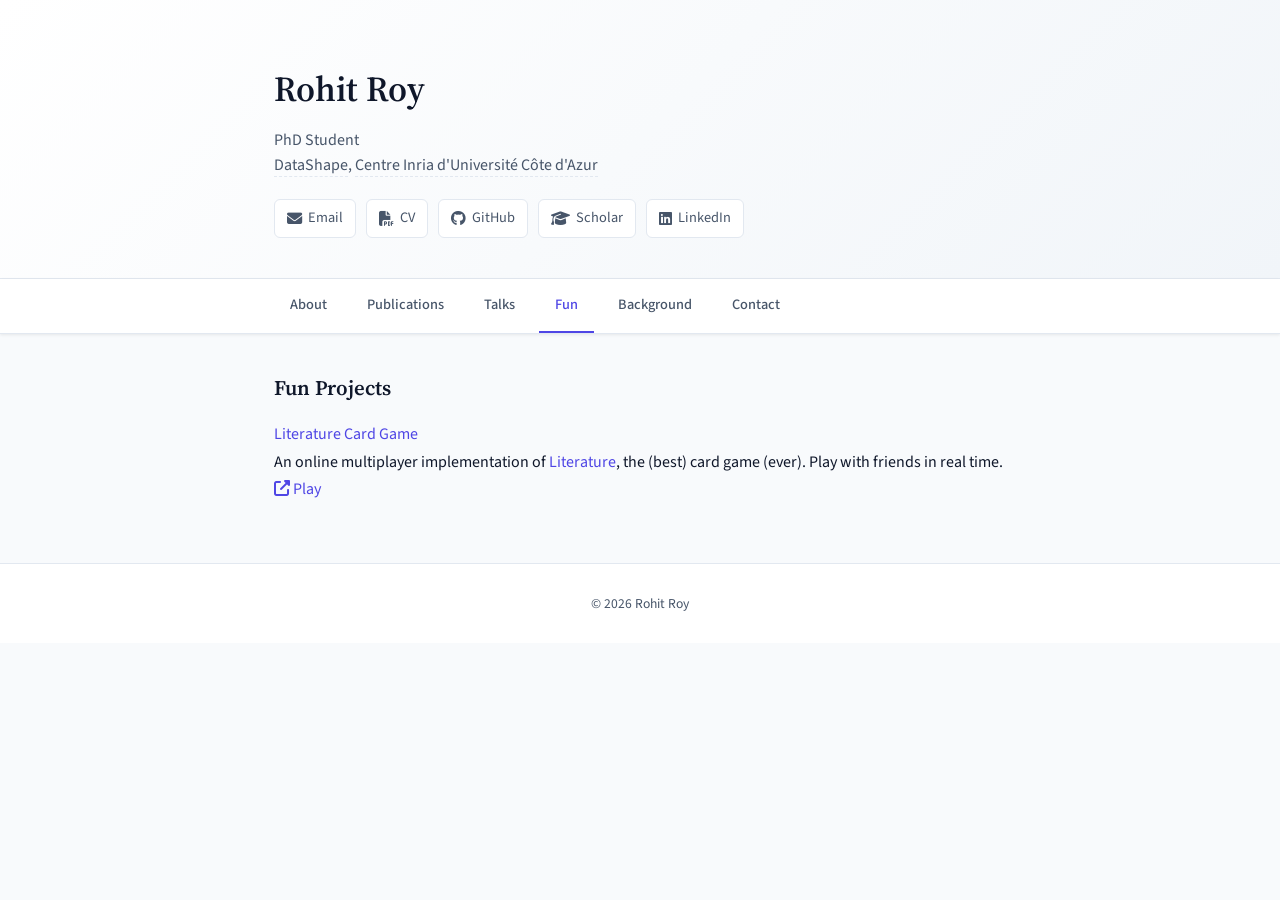
==== fun.html @ c8c7bd0d "fun section" ====
<!DOCTYPE html>
<html lang="en">
<head>
    <meta charset="UTF-8">
    <meta name="viewport" content="width=device-width, initial-scale=1.0">
    <title>Fun – Rohit Roy</title>
    <meta name="description" content="Fun projects by Rohit Roy">

    <!-- Fonts -->
    <link rel="preconnect" href="https://fonts.googleapis.com">
    <link rel="preconnect" href="https://fonts.gstatic.com" crossorigin>
    <link href="https://fonts.googleapis.com/css2?family=Source+Sans+3:wght@400;500;600&family=Source+Serif+4:wght@400;600&display=swap" rel="stylesheet">

    <!-- Font Awesome -->
    <link rel="stylesheet" href="https://cdnjs.cloudflare.com/ajax/libs/font-awesome/6.4.0/css/all.min.css">

    <!-- Styles -->
    <link rel="stylesheet" href="styles.css">
</head>
<body>
    <!-- Header -->
    <header>
        <div class="container">
            <img src="photo.jpg" alt="Rohit Roy" class="profile-photo" onerror="this.style.display='none'">
            <div class="header-content">
                <h1>Rohit Roy</h1>
                <p class="affiliation">
                    PhD Student<br>
                    <a href="https://team.inria.fr/datashape/">DataShape</a>,
                    <a href="https://www.inria.fr/en/centre-inria-universite-cote-azur">Centre Inria d'Université Côte d'Azur</a>
                </p>
                <div class="header-links">
                    <a href="mailto:rohit.a.roy@inria.fr"><i class="fas fa-envelope"></i> Email</a>
                    <a href="assets/cv.pdf" target="_blank"><i class="fas fa-file-pdf"></i> CV</a>
                    <a href="https://github.com/scarroy-02" target="_blank"><i class="fab fa-github"></i> GitHub</a>
                    <a href="https://scholar.google.com/citations?user=4OJaTUYAAAAJ" target="_blank"><i class="fas fa-graduation-cap"></i> Scholar</a>
                    <a href="https://www.linkedin.com/in/rohitxroy" target="_blank"><i class="fab fa-linkedin"></i> LinkedIn</a>
                </div>
            </div>
        </div>
    </header>

    <!-- Navigation -->
    <nav>
        <div class="container">
            <a href="index.html#about">About</a>
            <a href="index.html#publications">Publications</a>
            <a href="talks.html">Talks</a>
            <a href="fun.html" class="active">Fun</a>
            <a href="index.html#background">Background</a>
            <a href="index.html#contact">Contact</a>
        </div>
    </nav>

    <!-- Main Content -->
    <main>
        <div class="container">
            <section id="fun">
                <h2>Fun Projects</h2>

                <div class="fun-project">
                    <div class="fun-project-title">
                        <a href="https://literature.rohitroy.me" target="_blank">Literature Card Game</a>
                    </div>
                    <div class="fun-project-desc">
                        An online multiplayer implementation of <a href="https://www.pagat.com/quartet/literature.html">Literature</a>, the (best) card game (ever). Play with friends in real time.
                    </div>
                    <div class="fun-project-links">
                        <a href="https://literature.rohitroy.me" target="_blank"><i class="fas fa-external-link-alt"></i> Play</a>
                    </div>
                </div>

            </section>
        </div>
    </main>

    <!-- Footer -->
    <footer>
        <div class="container">
            <p>© 2026 Rohit Roy</p>
        </div>
    </footer>
</body>
</html>
---- styles.css ----
/* ===================================
   Rohit Roy - Academic Website Styles
   =================================== */

/* CSS Variables */
:root {
    --bg-primary: #f8fafc;
    --bg-secondary: #ffffff;
    --bg-accent: #f1f5f9;
    --text-primary: #0f172a;
    --text-secondary: #475569;
    --accent: #4f46e5;
    --accent-light: #e0e7ff;
    --accent-hover: #4338ca;
    --border: #e2e8f0;
    --shadow: 0 1px 3px rgba(0,0,0,0.08);
    --shadow-md: 0 4px 12px rgba(0,0,0,0.08);
    --serif: 'Source Serif 4', 'Georgia', serif;
    --sans: 'Source Sans 3', -apple-system, sans-serif;
}

/* Reset & Base */
* {
    margin: 0;
    padding: 0;
    box-sizing: border-box;
}

html {
    scroll-behavior: smooth;
}

body {
    font-family: var(--sans);
    background: var(--bg-primary);
    color: var(--text-primary);
    line-height: 1.7;
    font-size: 16px;
}

a {
    color: var(--accent);
    text-decoration: none;
    transition: color 0.2s ease;
}

a:hover {
    color: var(--accent-hover);
}

/* ===================================
   Layout
   =================================== */
.container {
    max-width: 780px;
    margin: 0 auto;
    padding: 0 24px;
}

/* ===================================
   Header
   =================================== */
header {
    padding: 60px 0 40px;
    background: linear-gradient(135deg, var(--bg-secondary) 0%, var(--bg-accent) 100%);
    border-bottom: 1px solid var(--border);
}

header .container {
    display: flex;
    gap: 40px;
    align-items: flex-start;
}

.profile-photo {
    width: 150px;
    height: 150px;
    border-radius: 12px;
    object-fit: cover;
    flex-shrink: 0;
    box-shadow: var(--shadow-md);
    border: 3px solid var(--bg-secondary);
}

.header-content {
    flex: 1;
}

.header-content h1 {
    font-family: var(--serif);
    font-size: 2.2rem;
    font-weight: 600;
    margin-bottom: 8px;
    color: var(--text-primary);
}

.header-content .affiliation {
    color: var(--text-secondary);
    font-size: 1rem;
    margin-bottom: 20px;
    line-height: 1.6;
}

.header-content .affiliation a {
    color: var(--text-secondary);
    border-bottom: 1px dashed var(--border);
}

.header-content .affiliation a:hover {
    color: var(--accent);
    border-bottom-color: var(--accent);
}

.header-links {
    display: flex;
    flex-wrap: wrap;
    gap: 10px;
    font-size: 0.9rem;
}

.header-links a {
    display: inline-flex;
    align-items: center;
    gap: 6px;
    color: var(--text-secondary);
    background: var(--bg-secondary);
    padding: 6px 12px;
    border-radius: 6px;
    border: 1px solid var(--border);
    transition: all 0.2s ease;
}

.header-links a:hover {
    color: var(--accent);
    border-color: var(--accent);
    box-shadow: var(--shadow);
    transform: translateY(-1px);
}

.header-links i {
    font-size: 0.95rem;
}

/* ===================================
   Navigation
   =================================== */
nav {
    background: var(--bg-secondary);
    border-bottom: 1px solid var(--border);
    position: sticky;
    top: 0;
    z-index: 100;
    box-shadow: var(--shadow);
}

nav .container {
    display: flex;
    gap: 8px;
    padding-top: 0;
    padding-bottom: 0;
}

nav a {
    color: var(--text-secondary);
    font-size: 0.9rem;
    font-weight: 500;
    padding: 14px 16px;
    border-bottom: 2px solid transparent;
    transition: all 0.2s ease;
}

nav a:hover {
    color: var(--text-primary);
    background: var(--bg-accent);
}

nav a.active {
    color: var(--accent);
    border-bottom-color: var(--accent);
}

/* ===================================
   Main Content
   =================================== */
main {
    padding: 36px 0 60px;
}

/* ===================================
   Sections
   =================================== */
section {
    margin-bottom: 40px;
}

section:last-child {
    margin-bottom: 0;
}

h2 {
    font-family: var(--serif);
    font-size: 1.3rem;
    font-weight: 600;
    margin-bottom: 16px;
    color: var(--text-primary);
}

/* ===================================
   About / Intro
   =================================== */
.about p {
    color: var(--text-secondary);
    margin-bottom: 10px;
    font-size: 0.95rem;
}

.about p:last-child {
    margin-bottom: 0;
}

.about strong {
    color: var(--text-primary);
}

/* ===================================
   Research Interests
   =================================== */
.interests-list {
    color: var(--text-secondary);
    line-height: 1.8;
}

/* ===================================
   Publications
   =================================== */
.pub-subsection {
    margin-bottom: 20px;
}

.pub-subsection:last-child {
    margin-bottom: 0;
}

.pub-subsection-title {
    font-size: 0.75rem;
    font-weight: 600;
    color: var(--accent);
    text-transform: uppercase;
    letter-spacing: 0.08em;
    margin-bottom: 8px;
}

.publication {
    margin-bottom: 14px;
    padding-left: 12px;
    border-left: 2px solid var(--border);
    transition: border-color 0.2s ease;
}

.publication:hover {
    border-left-color: var(--accent);
}

.publication:last-child {
    margin-bottom: 0;
}

.pub-title {
    font-weight: 600;
    margin-bottom: 2px;
    line-height: 1.4;
    font-size: 0.95rem;
}

.pub-title a {
    color: var(--text-primary);
}

.pub-title a:hover {
    color: var(--accent);
}

.pub-authors {
    color: var(--text-secondary);
    font-size: 0.85rem;
}

.pub-authors strong {
    color: var(--text-primary);
}

.pub-venue {
    color: var(--text-secondary);
    font-size: 0.85rem;
    font-style: italic;
    display: inline;
}

.pub-links {
    display: inline;
    font-size: 0.8rem;
    margin-left: 6px;
}

.pub-links a {
    color: var(--accent);
    margin-right: 8px;
}

.pub-links a:hover {
    text-decoration: underline;
}

.pub-description {
    color: var(--text-secondary);
    font-size: 0.85rem;
    margin-top: 4px;
    line-height: 1.5;
}

/* ===================================
   Background / CV
   =================================== */
.cv-section {
    margin-bottom: 16px;
}

.cv-section:last-child {
    margin-bottom: 0;
}

.cv-section-title {
    font-size: 0.75rem;
    font-weight: 600;
    color: var(--accent);
    text-transform: uppercase;
    letter-spacing: 0.08em;
    margin-bottom: 8px;
}

.cv-item {
    display: flex;
    gap: 12px;
    margin-bottom: 8px;
    padding-left: 12px;
    border-left: 2px solid var(--border);
    transition: border-color 0.2s ease;
}

.cv-item:hover {
    border-left-color: var(--accent);
}

.cv-item:last-child {
    margin-bottom: 0;
}

.cv-date {
    flex-shrink: 0;
    width: 100px;
    color: var(--text-secondary);
    font-size: 0.8rem;
}

.cv-content {
    flex: 1;
    font-size: 0.9rem;
}

.cv-content strong {
    font-weight: 600;
    color: var(--text-primary);
}

.cv-content span {
    color: var(--text-secondary);
}

.cv-content span::before {
    content: ' — ';
    color: var(--border);
}

/* ===================================
   Contact
   =================================== */
.contact-info {
    color: var(--text-secondary);
    font-size: 0.9rem;
}

.contact-info p {
    margin-bottom: 4px;
}

.contact-info p:last-child {
    margin-bottom: 0;
}

.contact-info strong {
    color: var(--text-primary);
}

.contact-info a {
    color: var(--accent);
}

/* ===================================
   Footer
   =================================== */
footer {
    padding: 28px 0;
    border-top: 1px solid var(--border);
    text-align: center;
    background: var(--bg-secondary);
}

footer p {
    color: var(--text-secondary);
    font-size: 0.85rem;
}

/* ===================================
   Responsive
   =================================== */
@media (max-width: 600px) {
    header {
        padding: 40px 0 32px;
    }

    header .container {
        flex-direction: column;
        align-items: center;
        text-align: center;
    }

    .profile-photo {
        width: 120px;
        height: 120px;
    }

    .header-content h1 {
        font-size: 1.8rem;
    }

    .header-links {
        justify-content: center;
    }

    nav .container {
        justify-content: center;
        flex-wrap: wrap;
        gap: 0;
    }

    nav a {
        padding: 12px 14px;
        font-size: 0.85rem;
    }

    .cv-item {
        flex-direction: column;
        gap: 2px;
    }

    .cv-date {
        width: auto;
    }
}
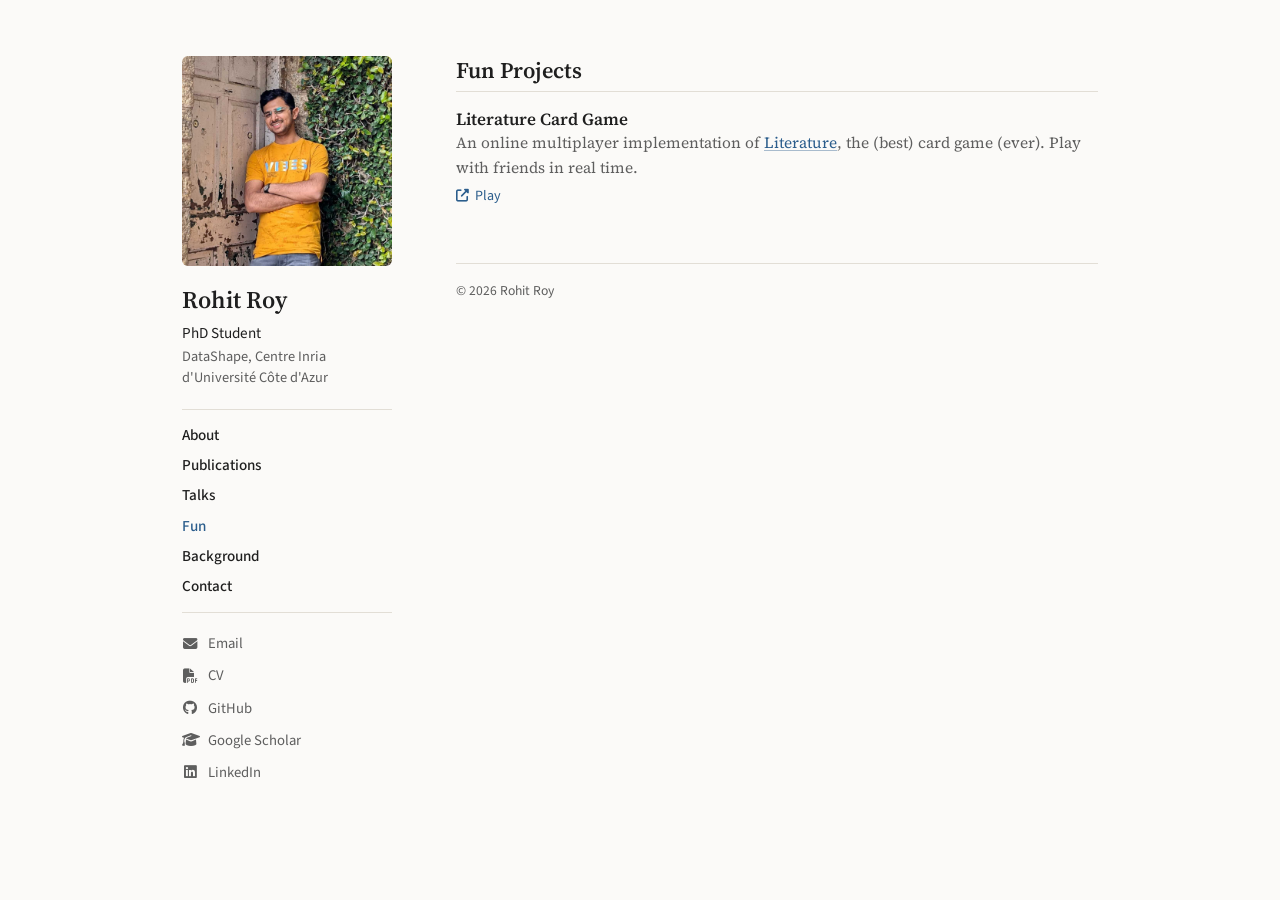
==== commit 0f85dfe2: "revamp" ====
--- a/fun.html
+++ b/fun.html
@@ -9,7 +9,7 @@
     <!-- Fonts -->
     <link rel="preconnect" href="https://fonts.googleapis.com">
     <link rel="preconnect" href="https://fonts.gstatic.com" crossorigin>
-    <link href="https://fonts.googleapis.com/css2?family=Source+Sans+3:wght@400;500;600&family=Source+Serif+4:wght@400;600&display=swap" rel="stylesheet">
+    <link href="https://fonts.googleapis.com/css2?family=Source+Sans+3:wght@400;500;600&family=Source+Serif+4:ital,wght@0,400;0,600;1,400&display=swap" rel="stylesheet">
 
     <!-- Font Awesome -->
     <link rel="stylesheet" href="https://cdnjs.cloudflare.com/ajax/libs/font-awesome/6.4.0/css/all.min.css">
@@ -18,43 +18,37 @@
     <link rel="stylesheet" href="styles.css">
 </head>
 <body>
-    <!-- Header -->
-    <header>
-        <div class="container">
-            <img src="photo.jpg" alt="Rohit Roy" class="profile-photo" onerror="this.style.display='none'">
-            <div class="header-content">
-                <h1>Rohit Roy</h1>
-                <p class="affiliation">
-                    PhD Student<br>
-                    <a href="https://team.inria.fr/datashape/">DataShape</a>,
-                    <a href="https://www.inria.fr/en/centre-inria-universite-cote-azur">Centre Inria d'Université Côte d'Azur</a>
-                </p>
-                <div class="header-links">
-                    <a href="mailto:rohit.a.roy@inria.fr"><i class="fas fa-envelope"></i> Email</a>
-                    <a href="assets/cv.pdf" target="_blank"><i class="fas fa-file-pdf"></i> CV</a>
-                    <a href="https://github.com/scarroy-02" target="_blank"><i class="fab fa-github"></i> GitHub</a>
-                    <a href="https://scholar.google.com/citations?user=4OJaTUYAAAAJ" target="_blank"><i class="fas fa-graduation-cap"></i> Scholar</a>
-                    <a href="https://www.linkedin.com/in/rohitxroy" target="_blank"><i class="fab fa-linkedin"></i> LinkedIn</a>
-                </div>
-            </div>
-        </div>
-    </header>
+    <div class="page">
+        <!-- Sidebar -->
+        <header class="sidebar">
+            <img src="assets/profile_pic.jpg" alt="Rohit Roy" class="profile-photo">
+            <h1>Rohit Roy</h1>
+            <p class="role">PhD Student</p>
+            <p class="affiliation">
+                <a href="https://team.inria.fr/datashape/">DataShape</a>,
+                <a href="https://www.inria.fr/en/centre-inria-universite-cote-azur">Centre Inria d'Université Côte d'Azur</a>
+            </p>
 
-    <!-- Navigation -->
-    <nav>
-        <div class="container">
-            <a href="index.html#about">About</a>
-            <a href="index.html#publications">Publications</a>
-            <a href="talks.html">Talks</a>
-            <a href="fun.html" class="active">Fun</a>
-            <a href="index.html#background">Background</a>
-            <a href="index.html#contact">Contact</a>
-        </div>
-    </nav>
+            <nav>
+                <a href="index.html#about">About</a>
+                <a href="index.html#publications">Publications</a>
+                <a href="talks.html">Talks</a>
+                <a href="fun.html" class="active">Fun</a>
+                <a href="index.html#background">Background</a>
+                <a href="index.html#contact">Contact</a>
+            </nav>
 
-    <!-- Main Content -->
-    <main>
-        <div class="container">
+            <ul class="links">
+                <li><a href="mailto:rohit.a.roy@inria.fr"><i class="fas fa-envelope"></i>Email</a></li>
+                <li><a href="assets/cv.pdf" target="_blank"><i class="fas fa-file-pdf"></i>CV</a></li>
+                <li><a href="https://github.com/scarroy-02" target="_blank"><i class="fab fa-github"></i>GitHub</a></li>
+                <li><a href="https://scholar.google.com/citations?user=4OJaTUYAAAAJ" target="_blank"><i class="fas fa-graduation-cap"></i>Google Scholar</a></li>
+                <li><a href="https://www.linkedin.com/in/rohitxroy" target="_blank"><i class="fab fa-linkedin"></i>LinkedIn</a></li>
+            </ul>
+        </header>
+
+        <!-- Main Content -->
+        <main>
             <section id="fun">
                 <h2>Fun Projects</h2>
 
@@ -66,19 +60,16 @@
                         An online multiplayer implementation of <a href="https://www.pagat.com/quartet/literature.html">Literature</a>, the (best) card game (ever). Play with friends in real time.
                     </div>
                     <div class="fun-project-links">
-                        <a href="https://literature.rohitroy.me" target="_blank"><i class="fas fa-external-link-alt"></i> Play</a>
+                        <a href="https://literature.rohitroy.me" target="_blank"><i class="fas fa-external-link-alt"></i>Play</a>
                     </div>
                 </div>
+            </section>
 
-            </section>
-        </div>
-    </main>
-
-    <!-- Footer -->
-    <footer>
-        <div class="container">
-            <p>© 2026 Rohit Roy</p>
-        </div>
-    </footer>
+            <!-- Footer -->
+            <footer>
+                <p>© 2026 Rohit Roy</p>
+            </footer>
+        </main>
+    </div>
 </body>
 </html>
--- a/styles.css
+++ b/styles.css
@@ -2,21 +2,14 @@
    Rohit Roy - Academic Website Styles
    =================================== */
 
-/* CSS Variables */
 :root {
-    --bg-primary: #f8fafc;
-    --bg-secondary: #ffffff;
-    --bg-accent: #f1f5f9;
-    --text-primary: #0f172a;
-    --text-secondary: #475569;
-    --accent: #4f46e5;
-    --accent-light: #e0e7ff;
-    --accent-hover: #4338ca;
-    --border: #e2e8f0;
-    --shadow: 0 1px 3px rgba(0,0,0,0.08);
-    --shadow-md: 0 4px 12px rgba(0,0,0,0.08);
-    --serif: 'Source Serif 4', 'Georgia', serif;
-    --sans: 'Source Sans 3', -apple-system, sans-serif;
+    --bg: #fbfaf8;
+    --text: #1f1f1f;
+    --muted: #5e5e5e;
+    --accent: #2b5d8c;
+    --rule: #e2ded6;
+    --serif: 'Source Serif 4', Georgia, 'Times New Roman', serif;
+    --sans: 'Source Sans 3', -apple-system, 'Segoe UI', Helvetica, Arial, sans-serif;
 }
 
 /* Reset & Base */
@@ -31,234 +24,195 @@
 }
 
 body {
-    font-family: var(--sans);
-    background: var(--bg-primary);
-    color: var(--text-primary);
-    line-height: 1.7;
-    font-size: 16px;
+    font-family: var(--serif);
+    font-size: 17px;
+    line-height: 1.6;
+    color: var(--text);
+    background: var(--bg);
+    -webkit-font-smoothing: antialiased;
 }
 
 a {
     color: var(--accent);
-    text-decoration: none;
-    transition: color 0.2s ease;
+    text-decoration: underline;
+    text-decoration-thickness: 1px;
+    text-underline-offset: 2px;
+    text-decoration-color: rgba(43, 93, 140, 0.4);
 }
 
 a:hover {
-    color: var(--accent-hover);
+    text-decoration-color: var(--accent);
+}
+
+strong {
+    font-weight: 600;
 }
 
 /* ===================================
    Layout
    =================================== */
-.container {
-    max-width: 780px;
+.page {
+    max-width: 980px;
     margin: 0 auto;
-    padding: 0 24px;
-}
-
-/* ===================================
-   Header
-   =================================== */
-header {
-    padding: 60px 0 40px;
-    background: linear-gradient(135deg, var(--bg-secondary) 0%, var(--bg-accent) 100%);
-    border-bottom: 1px solid var(--border);
-}
-
-header .container {
-    display: flex;
-    gap: 40px;
-    align-items: flex-start;
+    padding: 56px 32px 48px;
+    display: grid;
+    grid-template-columns: 210px minmax(0, 1fr);
+    column-gap: 64px;
+    align-items: start;
+}
+
+/* ===================================
+   Sidebar
+   =================================== */
+.sidebar {
+    font-family: var(--sans);
+}
+
+@media (min-height: 800px) {
+    .sidebar {
+        position: sticky;
+        top: 56px;
+    }
 }
 
 .profile-photo {
-    width: 150px;
-    height: 150px;
-    border-radius: 12px;
+    display: block;
+    width: 100%;
+    aspect-ratio: 1 / 1;
     object-fit: cover;
-    flex-shrink: 0;
-    box-shadow: var(--shadow-md);
-    border: 3px solid var(--bg-secondary);
-}
-
-.header-content {
-    flex: 1;
-}
-
-.header-content h1 {
+    border-radius: 6px;
+    margin-bottom: 20px;
+}
+
+.sidebar h1 {
     font-family: var(--serif);
-    font-size: 2.2rem;
-    font-weight: 600;
-    margin-bottom: 8px;
-    color: var(--text-primary);
-}
-
-.header-content .affiliation {
-    color: var(--text-secondary);
-    font-size: 1rem;
+    font-size: 1.5rem;
+    font-weight: 600;
+    line-height: 1.2;
+    margin-bottom: 6px;
+}
+
+.sidebar .role {
+    font-size: 0.95rem;
+}
+
+.sidebar .affiliation {
+    font-size: 0.9rem;
+    line-height: 1.45;
+    color: var(--muted);
+    margin-top: 2px;
     margin-bottom: 20px;
-    line-height: 1.6;
-}
-
-.header-content .affiliation a {
-    color: var(--text-secondary);
-    border-bottom: 1px dashed var(--border);
-}
-
-.header-content .affiliation a:hover {
-    color: var(--accent);
-    border-bottom-color: var(--accent);
-}
-
-.header-links {
-    display: flex;
-    flex-wrap: wrap;
-    gap: 10px;
-    font-size: 0.9rem;
-}
-
-.header-links a {
+}
+
+.sidebar .affiliation a {
+    color: inherit;
+    text-decoration: none;
+}
+
+.sidebar .affiliation a:hover {
+    color: var(--accent);
+}
+
+nav {
+    border-top: 1px solid var(--rule);
+    border-bottom: 1px solid var(--rule);
+    padding: 10px 0;
+    margin-bottom: 18px;
+}
+
+nav a {
+    display: block;
+    padding: 3px 0;
+    font-size: 0.95rem;
+    font-weight: 500;
+    color: var(--text);
+    text-decoration: none;
+}
+
+nav a:hover,
+nav a.active {
+    color: var(--accent);
+}
+
+.links {
+    list-style: none;
+}
+
+.links li {
+    margin-bottom: 5px;
+}
+
+.links a {
     display: inline-flex;
     align-items: center;
-    gap: 6px;
-    color: var(--text-secondary);
-    background: var(--bg-secondary);
-    padding: 6px 12px;
-    border-radius: 6px;
-    border: 1px solid var(--border);
-    transition: all 0.2s ease;
-}
-
-.header-links a:hover {
-    color: var(--accent);
-    border-color: var(--accent);
-    box-shadow: var(--shadow);
-    transform: translateY(-1px);
-}
-
-.header-links i {
-    font-size: 0.95rem;
-}
-
-/* ===================================
-   Navigation
-   =================================== */
-nav {
-    background: var(--bg-secondary);
-    border-bottom: 1px solid var(--border);
-    position: sticky;
-    top: 0;
-    z-index: 100;
-    box-shadow: var(--shadow);
-}
-
-nav .container {
-    display: flex;
-    gap: 8px;
-    padding-top: 0;
-    padding-bottom: 0;
-}
-
-nav a {
-    color: var(--text-secondary);
+    gap: 10px;
+    font-size: 0.92rem;
+    color: var(--muted);
+    text-decoration: none;
+}
+
+.links a:hover {
+    color: var(--accent);
+}
+
+.links i {
+    width: 16px;
+    text-align: center;
     font-size: 0.9rem;
-    font-weight: 500;
-    padding: 14px 16px;
-    border-bottom: 2px solid transparent;
-    transition: all 0.2s ease;
-}
-
-nav a:hover {
-    color: var(--text-primary);
-    background: var(--bg-accent);
-}
-
-nav a.active {
-    color: var(--accent);
-    border-bottom-color: var(--accent);
 }
 
 /* ===================================
    Main Content
    =================================== */
 main {
-    padding: 36px 0 60px;
-}
-
-/* ===================================
-   Sections
-   =================================== */
+    min-width: 0;
+}
+
 section {
-    margin-bottom: 40px;
-}
-
-section:last-child {
-    margin-bottom: 0;
+    margin-bottom: 44px;
 }
 
 h2 {
     font-family: var(--serif);
-    font-size: 1.3rem;
-    font-weight: 600;
+    font-size: 1.4rem;
+    font-weight: 600;
+    line-height: 1.3;
+    padding-bottom: 6px;
+    border-bottom: 1px solid var(--rule);
     margin-bottom: 16px;
-    color: var(--text-primary);
-}
-
-/* ===================================
-   About / Intro
+}
+
+h3 {
+    font-family: var(--sans);
+    font-size: 0.78rem;
+    font-weight: 600;
+    letter-spacing: 0.08em;
+    text-transform: uppercase;
+    color: var(--muted);
+    margin-bottom: 10px;
+}
+
+.pub-subsection + .pub-subsection,
+.cv-section + .cv-section {
+    margin-top: 24px;
+}
+
+/* ===================================
+   About
    =================================== */
 .about p {
-    color: var(--text-secondary);
-    margin-bottom: 10px;
-    font-size: 0.95rem;
+    margin-bottom: 12px;
 }
 
 .about p:last-child {
     margin-bottom: 0;
 }
 
-.about strong {
-    color: var(--text-primary);
-}
-
-/* ===================================
-   Research Interests
-   =================================== */
-.interests-list {
-    color: var(--text-secondary);
-    line-height: 1.8;
-}
-
 /* ===================================
    Publications
    =================================== */
-.pub-subsection {
-    margin-bottom: 20px;
-}
-
-.pub-subsection:last-child {
-    margin-bottom: 0;
-}
-
-.pub-subsection-title {
-    font-size: 0.75rem;
-    font-weight: 600;
-    color: var(--accent);
-    text-transform: uppercase;
-    letter-spacing: 0.08em;
-    margin-bottom: 8px;
-}
-
 .publication {
-    margin-bottom: 14px;
-    padding-left: 12px;
-    border-left: 2px solid var(--border);
-    transition: border-color 0.2s ease;
-}
-
-.publication:hover {
-    border-left-color: var(--accent);
+    margin-bottom: 18px;
 }
 
 .publication:last-child {
@@ -267,44 +221,46 @@
 
 .pub-title {
     font-weight: 600;
-    margin-bottom: 2px;
-    line-height: 1.4;
+    line-height: 1.35;
+}
+
+.pub-title a {
+    color: var(--text);
+    text-decoration: none;
+}
+
+.pub-title a:hover {
+    color: var(--accent);
+    text-decoration: underline;
+}
+
+.pub-authors,
+.pub-venue,
+.pub-description {
     font-size: 0.95rem;
-}
-
-.pub-title a {
-    color: var(--text-primary);
-}
-
-.pub-title a:hover {
-    color: var(--accent);
-}
-
-.pub-authors {
-    color: var(--text-secondary);
-    font-size: 0.85rem;
+    line-height: 1.5;
+    color: var(--muted);
 }
 
 .pub-authors strong {
-    color: var(--text-primary);
+    color: var(--text);
 }
 
 .pub-venue {
-    color: var(--text-secondary);
-    font-size: 0.85rem;
+    display: inline;
     font-style: italic;
-    display: inline;
 }
 
 .pub-links {
     display: inline;
-    font-size: 0.8rem;
-    margin-left: 6px;
+    font-family: var(--sans);
+    font-size: 0.85rem;
+    margin-left: 4px;
 }
 
 .pub-links a {
-    color: var(--accent);
-    margin-right: 8px;
+    text-decoration: none;
+    margin-right: 6px;
 }
 
 .pub-links a:hover {
@@ -312,43 +268,17 @@
 }
 
 .pub-description {
-    color: var(--text-secondary);
-    font-size: 0.85rem;
-    margin-top: 4px;
-    line-height: 1.5;
+    margin-top: 2px;
 }
 
 /* ===================================
    Background / CV
    =================================== */
-.cv-section {
-    margin-bottom: 16px;
-}
-
-.cv-section:last-child {
-    margin-bottom: 0;
-}
-
-.cv-section-title {
-    font-size: 0.75rem;
-    font-weight: 600;
-    color: var(--accent);
-    text-transform: uppercase;
-    letter-spacing: 0.08em;
-    margin-bottom: 8px;
-}
-
 .cv-item {
-    display: flex;
-    gap: 12px;
-    margin-bottom: 8px;
-    padding-left: 12px;
-    border-left: 2px solid var(--border);
-    transition: border-color 0.2s ease;
-}
-
-.cv-item:hover {
-    border-left-color: var(--accent);
+    display: grid;
+    grid-template-columns: 118px 1fr;
+    column-gap: 16px;
+    margin-bottom: 12px;
 }
 
 .cv-item:last-child {
@@ -356,114 +286,141 @@
 }
 
 .cv-date {
-    flex-shrink: 0;
-    width: 100px;
-    color: var(--text-secondary);
-    font-size: 0.8rem;
+    font-family: var(--sans);
+    font-size: 0.88rem;
+    color: var(--muted);
+    padding-top: 3px;
 }
 
 .cv-content {
-    flex: 1;
-    font-size: 0.9rem;
-}
-
-.cv-content strong {
-    font-weight: 600;
-    color: var(--text-primary);
+    line-height: 1.45;
 }
 
 .cv-content span {
-    color: var(--text-secondary);
-}
-
-.cv-content span::before {
-    content: ' — ';
-    color: var(--border);
+    font-size: 0.95rem;
+    color: var(--muted);
 }
 
 /* ===================================
    Contact
    =================================== */
-.contact-info {
-    color: var(--text-secondary);
-    font-size: 0.9rem;
-}
-
 .contact-info p {
     margin-bottom: 4px;
 }
 
-.contact-info p:last-child {
+/* ===================================
+   Fun Projects
+   =================================== */
+.fun-project {
+    margin-bottom: 22px;
+}
+
+.fun-project:last-child {
     margin-bottom: 0;
 }
 
-.contact-info strong {
-    color: var(--text-primary);
-}
-
-.contact-info a {
-    color: var(--accent);
+.fun-project-title {
+    font-weight: 600;
+    line-height: 1.35;
+}
+
+.fun-project-title a {
+    color: var(--text);
+    text-decoration: none;
+}
+
+.fun-project-title a:hover {
+    color: var(--accent);
+    text-decoration: underline;
+}
+
+.fun-project-desc {
+    font-size: 0.97rem;
+    color: var(--muted);
+}
+
+.fun-project-links {
+    font-family: var(--sans);
+    font-size: 0.88rem;
+    margin-top: 4px;
+}
+
+.fun-project-links a {
+    text-decoration: none;
+}
+
+.fun-project-links a:hover {
+    text-decoration: underline;
+}
+
+.fun-project-links i {
+    margin-right: 6px;
+    font-size: 0.8rem;
 }
 
 /* ===================================
    Footer
    =================================== */
 footer {
-    padding: 28px 0;
-    border-top: 1px solid var(--border);
-    text-align: center;
-    background: var(--bg-secondary);
-}
-
-footer p {
-    color: var(--text-secondary);
+    margin-top: 56px;
+    padding-top: 16px;
+    border-top: 1px solid var(--rule);
+    font-family: var(--sans);
     font-size: 0.85rem;
+    color: var(--muted);
 }
 
 /* ===================================
    Responsive
    =================================== */
-@media (max-width: 600px) {
-    header {
-        padding: 40px 0 32px;
-    }
-
-    header .container {
-        flex-direction: column;
-        align-items: center;
+@media (max-width: 720px) {
+    body {
+        font-size: 16px;
+    }
+
+    .page {
+        display: block;
+        padding: 36px 20px 40px;
+    }
+
+    .sidebar {
+        position: static;
         text-align: center;
+        margin-bottom: 36px;
     }
 
     .profile-photo {
-        width: 120px;
-        height: 120px;
-    }
-
-    .header-content h1 {
-        font-size: 1.8rem;
-    }
-
-    .header-links {
+        width: 140px;
+        margin: 0 auto 16px;
+    }
+
+    .sidebar .affiliation {
+        margin-bottom: 16px;
+    }
+
+    nav {
+        display: flex;
+        flex-wrap: wrap;
         justify-content: center;
-    }
-
-    nav .container {
+        gap: 2px 20px;
+    }
+
+    .links {
+        display: flex;
+        flex-wrap: wrap;
         justify-content: center;
-        flex-wrap: wrap;
-        gap: 0;
-    }
-
-    nav a {
-        padding: 12px 14px;
-        font-size: 0.85rem;
+        gap: 6px 18px;
+    }
+
+    .links li {
+        margin-bottom: 0;
     }
 
     .cv-item {
-        flex-direction: column;
-        gap: 2px;
+        grid-template-columns: 1fr;
     }
 
     .cv-date {
-        width: auto;
-    }
-}+        padding-top: 0;
+    }
+}
